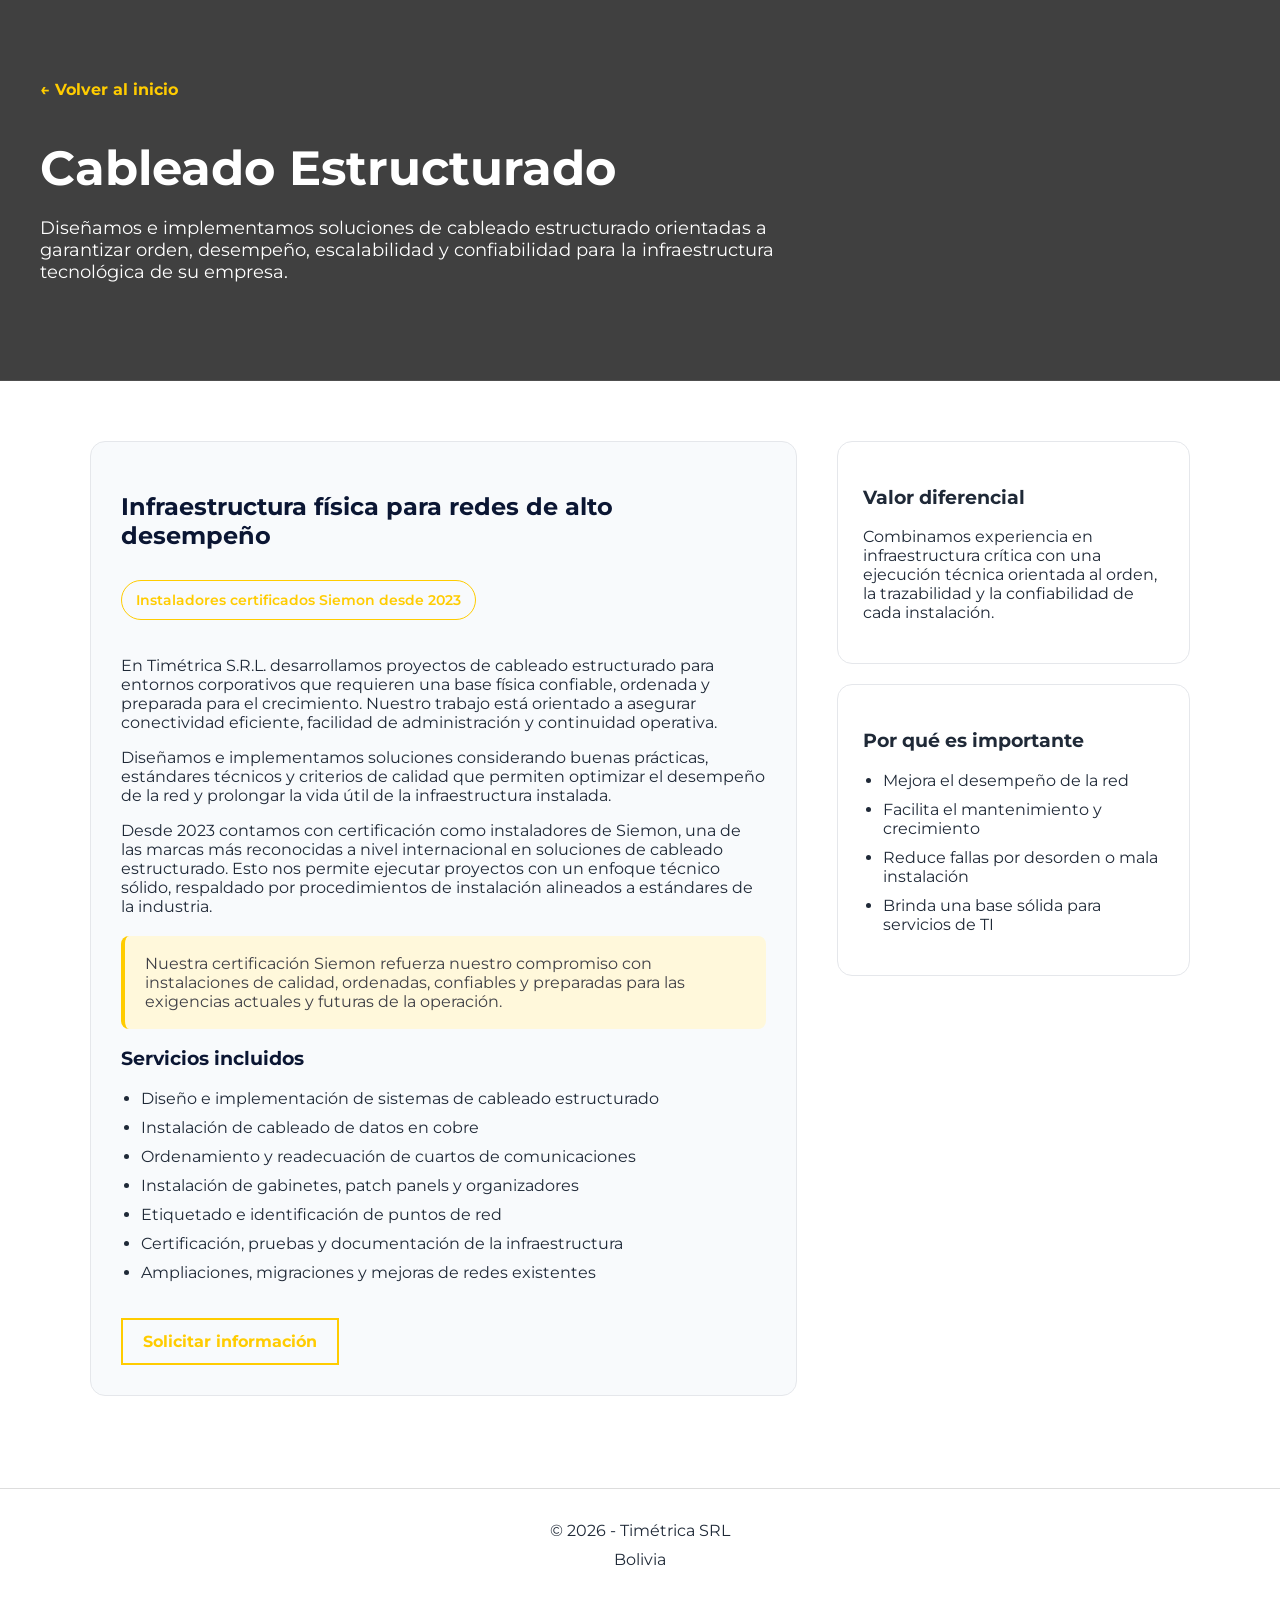
==== cableado-estructurado.html @ d38c710b "Add files via upload" ====
<!DOCTYPE html>
<html lang="es">
<head>
<meta charset="UTF-8">
<meta name="viewport" content="width=device-width, initial-scale=1.0">
<title>Cableado Estructurado | Timétrica SRL</title>

<link href="https://fonts.googleapis.com/css2?family=Montserrat:wght@400;500;600&display=swap" rel="stylesheet">

<style>
body {
    margin: 0;
    font-family: 'Montserrat', sans-serif;
    background: #ffffff;
    color: #1f2937;
}

.hero {
    background: linear-gradient(rgba(0,0,0,0.75), rgba(0,0,0,0.75)),
                url("images/fondo-timetrica.jpg");
    background-size: cover;
    background-position: center;
    color: white;
    padding: 80px 40px;
}

.hero h1 {
    font-size: 48px;
    margin-bottom: 20px;
}

.hero p {
    max-width: 760px;
    font-size: 18px;
}

.container {
    max-width: 1100px;
    margin: auto;
    padding: 60px 20px;
}

.grid {
    display: grid;
    grid-template-columns: 2fr 1fr;
    gap: 40px;
}

.card {
    background: #f8fafc;
    padding: 30px;
    border-radius: 15px;
    border: 1px solid #e5e7eb;
}

.card h2,
.card h3 {
    color: #0b1633;
}

.sidebar-card {
    background: white;
    padding: 25px;
    border-radius: 15px;
    border: 1px solid #e5e7eb;
}

.button {
    display: inline-block;
    margin-top: 20px;
    padding: 12px 20px;
    color: #ffcc00;
    border: 2px solid #ffcc00;
    text-decoration: none;
    font-weight: bold;
    transition: 0.2s ease;
}

.button:hover {
    background: #ffcc00;
    color: black;
}

.back {
    margin-bottom: 20px;
}

.back a {
    color: #ffcc00;
    text-decoration: none;
    font-weight: bold;
}

.badge {
    display: inline-block;
    margin-top: 10px;
    margin-bottom: 20px;
    padding: 10px 14px;
    border: 1px solid #ffcc00;
    color: #ffcc00;
    border-radius: 999px;
    font-size: 14px;
    font-weight: 600;
}

.highlight {
    margin-top: 20px;
    padding: 18px 20px;
    background: #fff8db;
    border-left: 4px solid #ffcc00;
    border-radius: 8px;
    color: #3f3f46;
}

ul {
    padding-left: 20px;
}

li {
    margin-bottom: 10px;
}

@media (max-width: 900px) {
    .grid {
        grid-template-columns: 1fr;
    }

    .hero h1 {
        font-size: 36px;
    }

    .hero {
        padding: 60px 20px;
    }
}
</style>
</head>

<body>

<section class="hero">

    <div class="back">
        <a href="index.html">← Volver al inicio</a>
    </div>

    <h1>Cableado Estructurado</h1>

    <p>
        Diseñamos e implementamos soluciones de cableado estructurado orientadas a garantizar
        orden, desempeño, escalabilidad y confiabilidad para la infraestructura tecnológica de su empresa.
    </p>

</section>

<div class="container">
    <div class="grid">

        <div class="card">
            <h2>Infraestructura física para redes de alto desempeño</h2>

            <span class="badge">Instaladores certificados Siemon desde 2023</span>

            <p>
                En Timétrica S.R.L. desarrollamos proyectos de cableado estructurado para entornos
                corporativos que requieren una base física confiable, ordenada y preparada para el crecimiento.
                Nuestro trabajo está orientado a asegurar conectividad eficiente, facilidad de administración
                y continuidad operativa.
            </p>

            <p>
                Diseñamos e implementamos soluciones considerando buenas prácticas, estándares técnicos
                y criterios de calidad que permiten optimizar el desempeño de la red y prolongar la vida útil
                de la infraestructura instalada.
            </p>

            <p>
                Desde 2023 contamos con certificación como instaladores de Siemon, una de las marcas más
                reconocidas a nivel internacional en soluciones de cableado estructurado. Esto nos permite
                ejecutar proyectos con un enfoque técnico sólido, respaldado por procedimientos de instalación
                alineados a estándares de la industria.
            </p>

            <div class="highlight">
                Nuestra certificación Siemon refuerza nuestro compromiso con instalaciones de calidad,
                ordenadas, confiables y preparadas para las exigencias actuales y futuras de la operación.
            </div>

            <h3>Servicios incluidos</h3>

            <ul>
                <li>Diseño e implementación de sistemas de cableado estructurado</li>
                <li>Instalación de cableado de datos en cobre</li>
                <li>Ordenamiento y readecuación de cuartos de comunicaciones</li>
                <li>Instalación de gabinetes, patch panels y organizadores</li>
                <li>Etiquetado e identificación de puntos de red</li>
                <li>Certificación, pruebas y documentación de la infraestructura</li>
                <li>Ampliaciones, migraciones y mejoras de redes existentes</li>
            </ul>

            <a href="mailto:info@timetrica.com.bo?subject=Consulta sobre Cableado Estructurado" class="button">
                Solicitar información
            </a>
        </div>

        <div>

            <div class="sidebar-card">
                <h3>Valor diferencial</h3>
                <p>
                    Combinamos experiencia en infraestructura crítica con una ejecución técnica orientada
                    al orden, la trazabilidad y la confiabilidad de cada instalación.
                </p>
            </div>

            <div class="sidebar-card" style="margin-top:20px;">
                <h3>Por qué es importante</h3>
                <ul>
                    <li>Mejora el desempeño de la red</li>
                    <li>Facilita el mantenimiento y crecimiento</li>
                    <li>Reduce fallas por desorden o mala instalación</li>
                    <li>Brinda una base sólida para servicios de TI</li>
                </ul>
            </div>

        </div>

    </div>
</div>

</body>
<footer id="footer" style="text-align: center; padding: 2em 0; border-top: 1px solid #ddd; margin-top: 2em;">
  <ul style="list-style: none; padding: 0; margin: 0;">
    <li>© 2026 - Timétrica SRL</li>
    <li>Bolivia</li>
  </ul>
</footer>
</html>
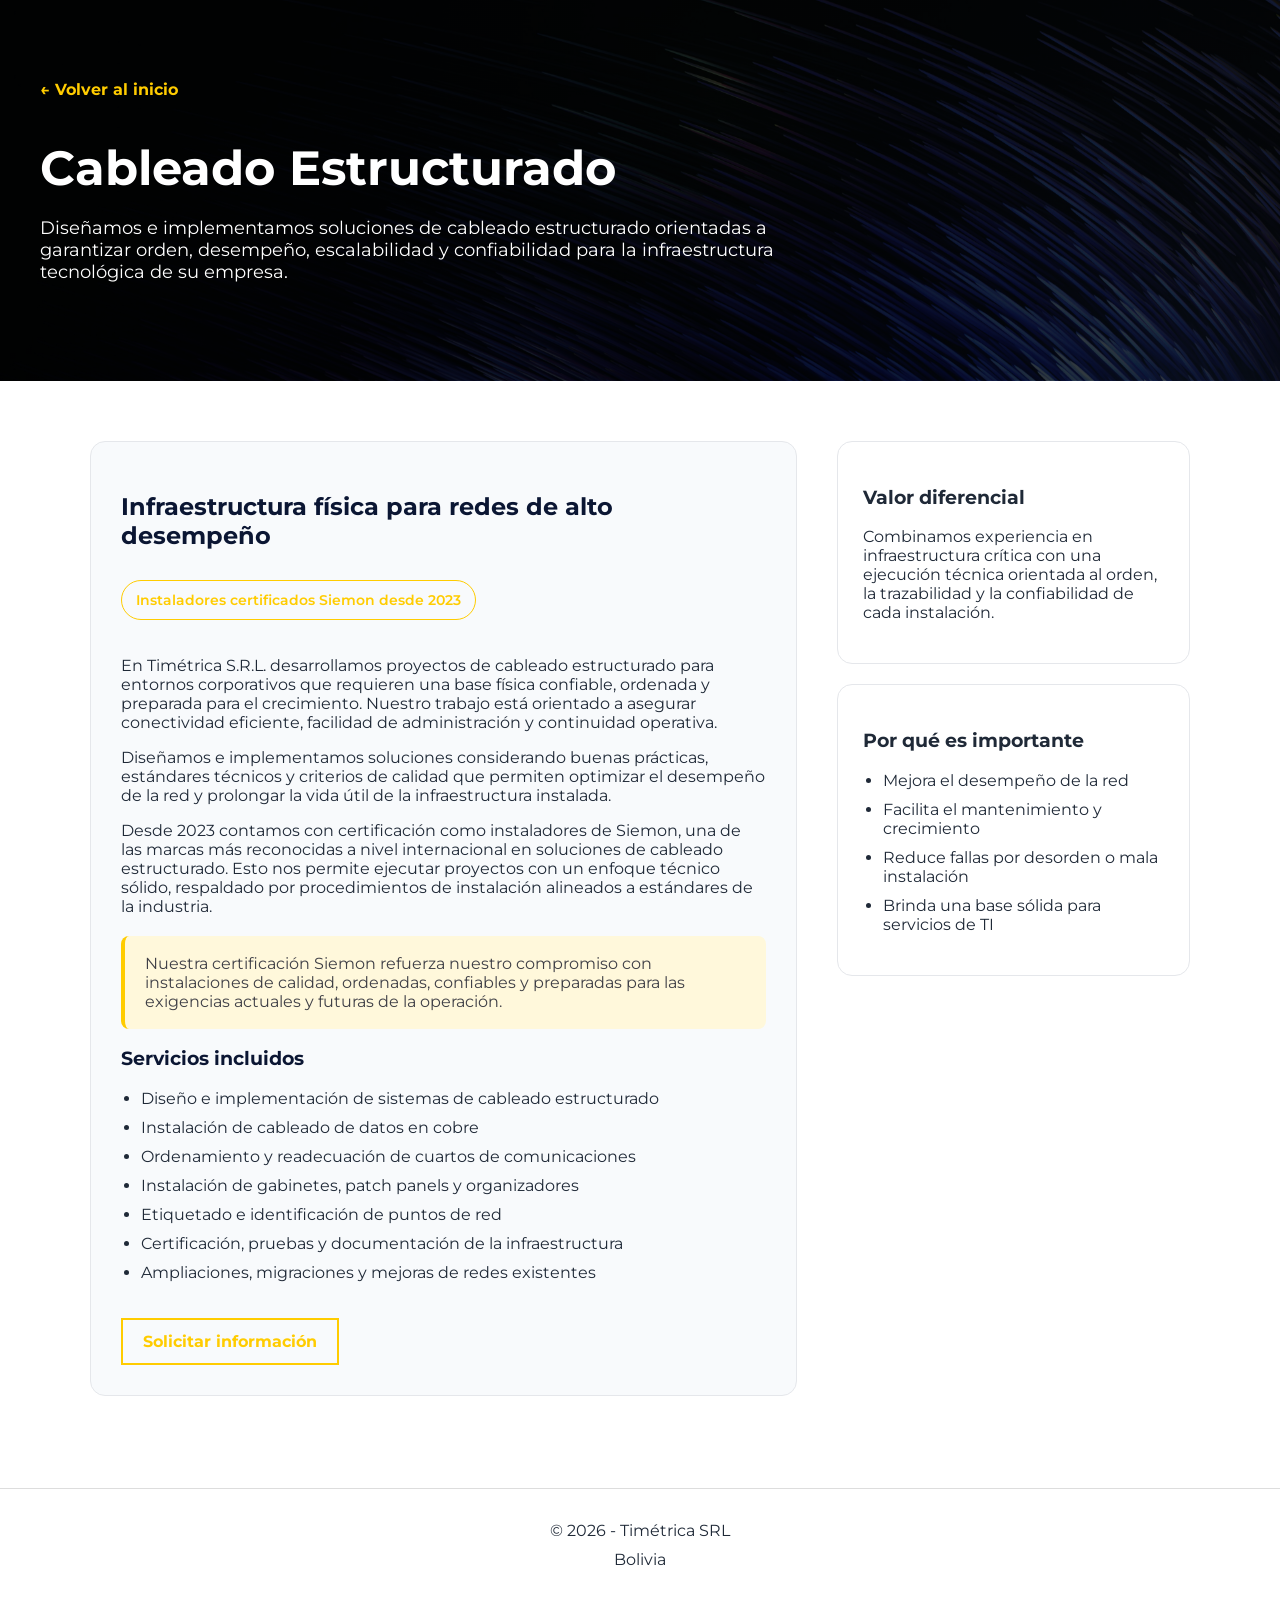
==== commit 2e940cfa: "Add files via upload" ====
--- a/cableado-estructurado.html
+++ b/cableado-estructurado.html
@@ -133,6 +133,88 @@
         padding: 60px 20px;
     }
 }
+/* =======================================================
+   RESPONSIVE MÓVIL - SUBPÁGINAS DE SERVICIOS
+   ======================================================= */
+html, body {
+    overflow-x: hidden;
+}
+
+@media screen and (max-width: 768px) {
+
+    body {
+        overflow-x: hidden;
+    }
+
+    .hero {
+        padding: 50px 20px !important;
+    }
+
+    .hero h1 {
+        font-size: 34px !important;
+        line-height: 1.15 !important;
+        margin-bottom: 16px !important;
+    }
+
+    .hero p {
+        font-size: 16px !important;
+        line-height: 1.6 !important;
+        max-width: 100% !important;
+    }
+
+    .container {
+        width: 100% !important;
+        max-width: 100% !important;
+        margin: 0 auto !important;
+        padding: 30px 16px !important;
+        box-sizing: border-box !important;
+    }
+
+    .grid {
+        display: grid !important;
+        grid-template-columns: 1fr !important;
+        gap: 20px !important;
+    }
+
+    .card,
+    .sidebar-card {
+        width: 100% !important;
+        max-width: 100% !important;
+        padding: 22px 18px !important;
+        box-sizing: border-box !important;
+        overflow-wrap: break-word !important;
+    }
+
+    .card h2,
+    .card h3,
+    .sidebar-card h3 {
+        font-size: 1.9rem !important;
+        line-height: 1.2 !important;
+    }
+
+    .card p,
+    .sidebar-card p,
+    .sidebar-card li,
+    .card li {
+        font-size: 16px !important;
+        line-height: 1.7 !important;
+    }
+
+    .button {
+        display: inline-block !important;
+        width: auto !important;
+        max-width: 100% !important;
+        text-align: center !important;
+    }
+
+    .back {
+        margin-bottom: 16px !important;
+    }
+
+    .back a {
+        font-size: 15px !important;
+    }
+}
 </style>
 </head>
 
